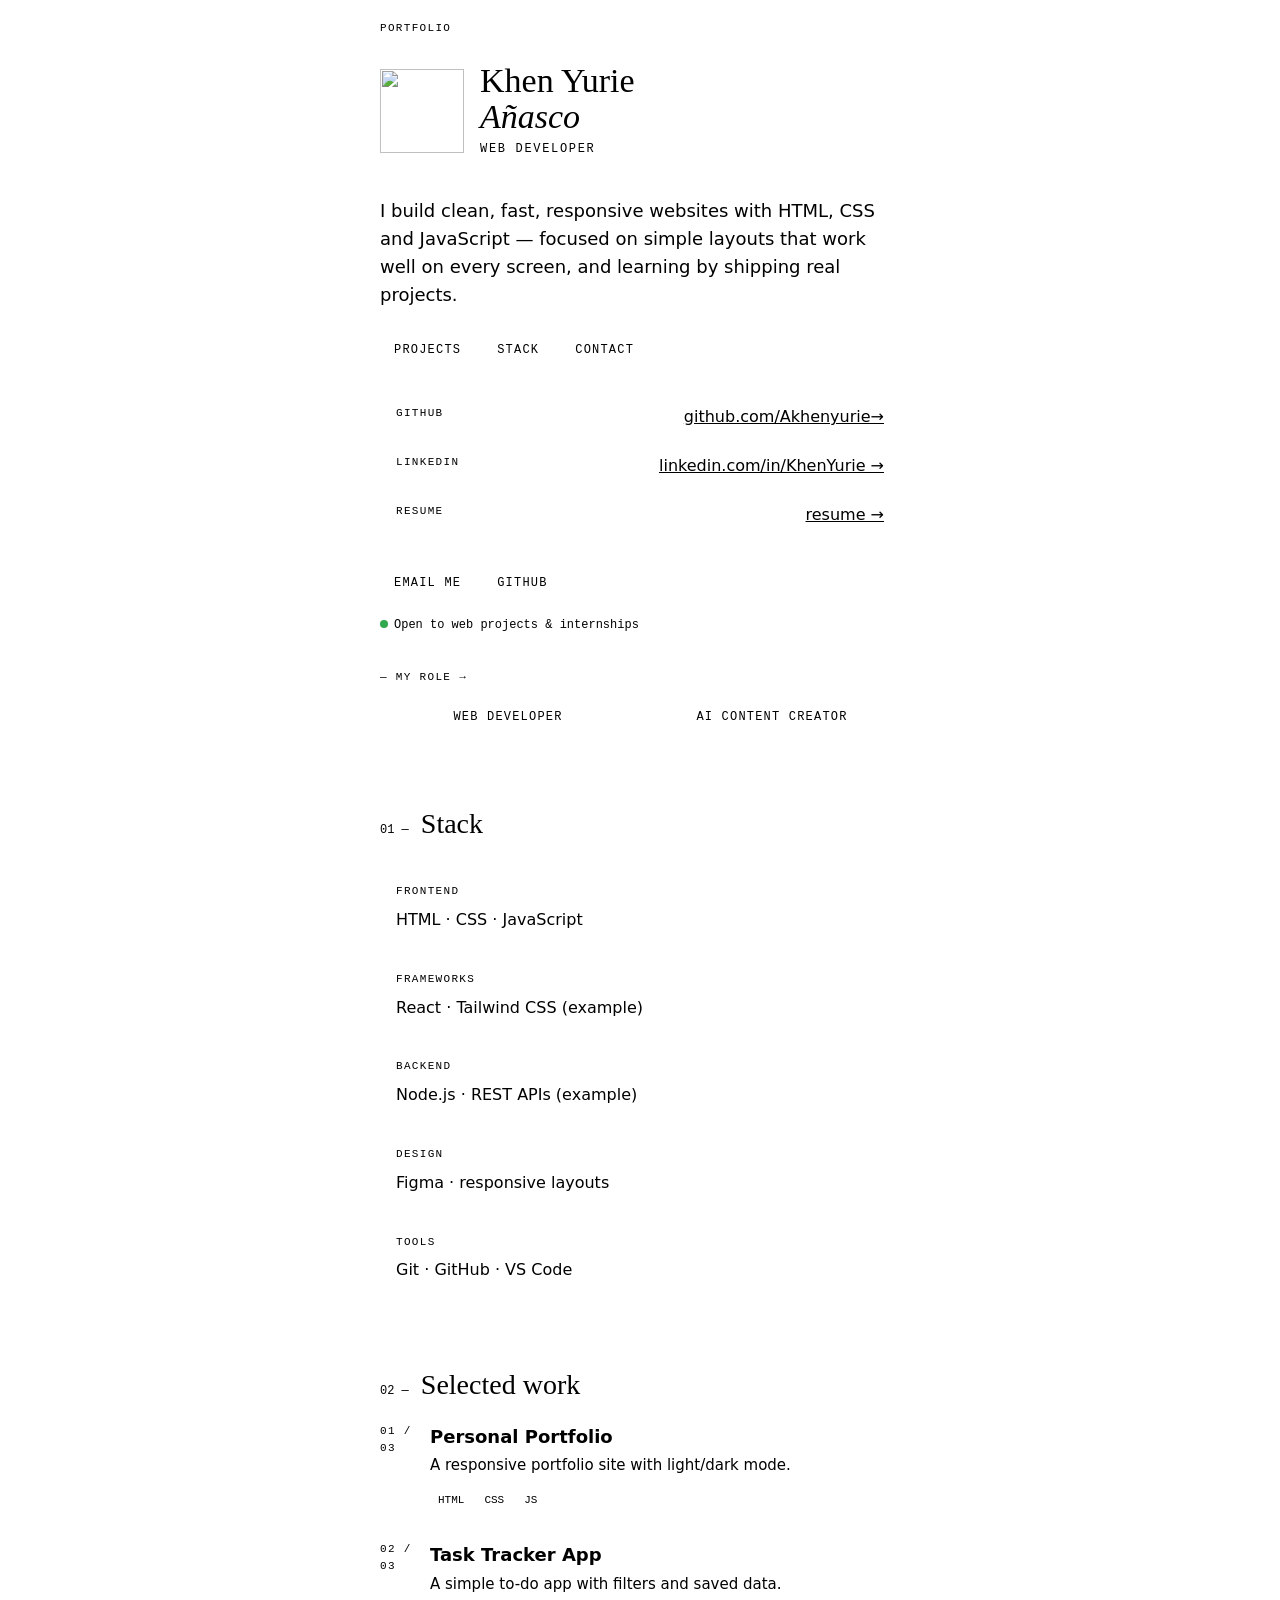
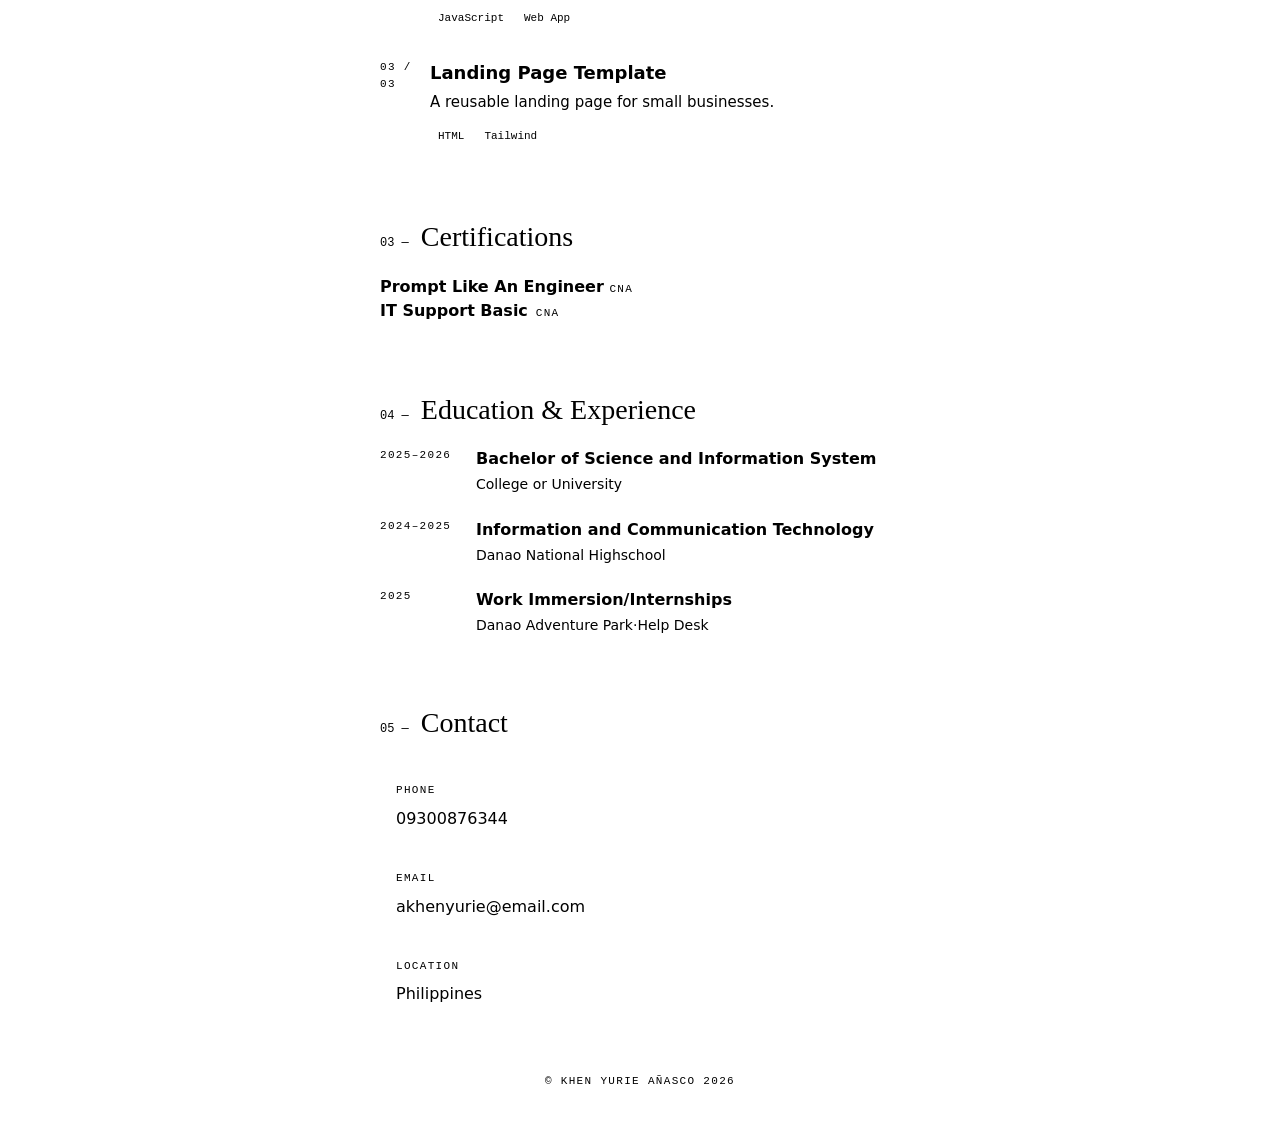
==== index.html @ 1202ef55 "Rename index.HTML to index.html" ====
<!DOCTYPE html>
<html lang="en">
<head>
<meta charset="utf-8">
<meta name="viewport" content="width=device-width, initial-scale=1, viewport-fit=cover">
<title>Khen Yurie Añasco — Portfolio</title>
<style>

    a {
      text-decoration: none;
    }
<link href="https://fonts.googleapis.com/css2?family=Newsreader:ital,wght@0,500;1,500&family=JetBrains+Mono:wght@400;500&family=Inter:wght@400;500;600&display=swap" rel="stylesheet">
<style>
:root{--bg:#f4f1ec;--fg:#1a1a1a;--mut:#6b6760;--line:#1a1a1a;--acc:#d9531e;--card:#fbf9f5}
@media (prefers-color-scheme:dark){:root{--bg:#151412;--fg:#f1ede6;--mut:#9a958c;--line:#f1ede6;--card:#1d1b19}}
html{scroll-behavior:smooth}
*{box-sizing:border-box}
body{margin:0;background:var(--bg);color:var(--fg);font-family:Inter,system-ui,sans-serif;line-height:1.55}
.wrap{max-width:560px;margin:0 auto;padding:20px 20px 60px}
.mono{font-family:'JetBrains Mono',ui-monospace,monospace;text-transform:uppercase;letter-spacing:.12em;font-size:11px;color:var(--mut)}
.head{display:flex;gap:16px;align-items:center;border-top:2px solid var(--line);padding-top:16px;margin-top:10px}
.avatar{width:84px;height:84px;flex:none;border:2px solid var(--line);background:var(--card);display:grid;place-items:center;font-family:Newsreader,Georgia,serif;font-size:34px;font-style:italic;color:var(--acc)}
h1{font-family:Newsreader,Georgia,serif;font-weight:500;font-size:34px;line-height:1.05;margin:0}
h1 i{display:block}
.sub{margin-top:6px;color:var(--acc);letter-spacing:.14em;text-transform:uppercase;font-size:12px;font-family:'JetBrains Mono',monospace}
.lead{font-size:18px;margin:22px 0;padding-top:16px;border-top:1px solid var(--line)}
.btn{display:inline-block;font-family:'JetBrains Mono',monospace;text-transform:uppercase;letter-spacing:.1em;font-size:12px;padding:10px 14px;border:1.5px solid var(--line);background:transparent;color:var(--fg);text-decoration:none;cursor:pointer}
.btn.dark,.btn.on{background:var(--fg);color:var(--bg)}
.row{display:flex;gap:8px;flex-wrap:wrap}
.links{border:2px solid var(--line);padding:6px 16px;margin:18px 0}
.links a{display:flex;justify-content:space-between;gap:10px;padding:12px 0;color:var(--fg);text-decoration:none;border-bottom:1px solid var(--mut)}
.links a:last-child{border:0}
.links span:last-child{text-decoration:underline;word-break:break-all;text-align:right}
.status{margin-top:14px;font-family:'JetBrains Mono',monospace;font-size:12px;color:var(--mut)}
.dot{display:inline-block;width:8px;height:8px;border-radius:50%;background:#2fa84f;margin-right:6px}
.role{margin-top:34px}
.role .row{margin-top:10px}
.role .btn{flex:1;text-align:center;padding:14px 10px}
section{margin-top:44px;padding-top:20px;border-top:1px solid var(--line)}
h2{font-family:Newsreader,Georgia,serif;font-weight:500;font-size:28px;margin:0 0 16px;display:flex;align-items:baseline;gap:12px}
h2 small{font-family:'JetBrains Mono',monospace;font-size:12px;color:var(--acc)}
.box{border:2px solid var(--line);background:var(--card)}
.box>div{padding:16px;border-bottom:1px solid var(--mut)}
.box>div:last-child{border:0}
.box .v{margin-top:6px}
.proj{display:grid;grid-template-columns:44px 1fr;gap:6px;margin-bottom:26px}
.proj h3{margin:0 0 4px;font-size:18px}
.proj p{margin:0 0 8px;color:var(--mut);font-size:15px}
.tag{display:inline-block;font-family:'JetBrains Mono',monospace;font-size:11px;border:1px solid var(--mut);padding:2px 8px;margin:0 4px 4px 0;background:var(--card)}
.cert{padding:12px 0;border-bottom:1px solid var(--mut)}
.cert b{display:block;font-weight:600}
.edu{display:grid;grid-template-columns:84px 1fr;gap:12px;margin-bottom:22px}
.edu h3{margin:0;font-size:16px}
.edu p{margin:2px 0 0;color:var(--mut);font-size:14px}
.ph{color:var(--acc)}
footer{margin-top:50px;text-align:center}
</style>
</head>
<body>
<div class="wrap">
  <div class="mono">Portfolio</div>
  <div class="head">
   <img class="avatar" src="https://i.imgur.com/RGBKaGX.jpeg">

    <div>
      <h1>Khen Yurie <i>Añasco</i></h1>
      <div class="sub" id="sub"></div>
    </div>
  </div>
  <p class="lead" id="lead"></p>

  <div class="row">
    <a class="btn" href="#work">Projects</a>
    <a class="btn" href="#stack">Stack</a>
    <a class="btn" href="#contact">Contact</a>
  </div>

  <div class="links">
    <a href="#"><span class="mono">GitHub</span><span>github.com/Akhenyurie→</span></a>
    <a href="#"><span class="mono">LinkedIn</span><span>linkedin.com/in/KhenYurie →</span></a>
    <a href="resume.html"><span class="mono">Resume</span><span>resume →</span></a>

  </div>
  <div class="row">
    <a class="btn dark" href="mailto:akhenyurie@gnail.com">Email me</a>
    <a class="btn" href="#">GitHub</a>
  </div>
  <div class="status"><span class="dot"></span><span id="status"></span></div>

  <div class="role">
    <div class="mono">— My role →</div>
    <div class="row" id="roles"></div>
  </div>

  <section id="stack">
    <h2><small>01 —</small>Stack</h2>
    <div class="box" id="stackBox"></div>
  </section>

  <section id="work">
    <h2><small>02 —</small>Selected work</h2>
    <div id="workList"></div>
  </section>

  <section>
    <h2><small>03 —</small>Certifications</h2>
    <div class="https://www.credly.com/badges/3e01bb47-517f-416a-b5fe-d79a8c528a81/public_url"><b>Prompt Like An Engineer <span class="ph"></span></b><span class="mono">CNA</span></div>
    <div class="https://www.credly.com/badges/30362664-2323-4130-a894-5f66659befa6/public_url
"><b>IT Support Basic<span class="ph"></span></b><span class="mono"> CNA</span></div>
    
  <section>
    <h2><small>04 —</small>Education &amp; Experience</h2>
    <div class="edu"><span class="mono">2025–2026</span><div><h3>Bachelor of Science and Information System <span class="ph"></span></h3><p>College or University</p></div></div>
    <div class="edu"><span class="mono">2024–2025</span><div><h3> Information and Communication Technology <span class="ph"></span></h3><p>Danao National Highschool</p></div></div>
    <div class="edu"><span class="mono">2025</span><div><h3>Work Immersion/Internships <span class="ph"></span></h3><p>Danao Adventure Park·Help Desk </p></div></div>
  </section>

  <section id="contact">
    <h2><small>05 —</small>Contact</h2>
    <div class="box">
      <div><span class="mono">Phone</span><div class="v ph">09300876344</div></div>
      <div><span class="mono">Email</span><div class="v"><a href="mailto:akhenyurie@email.com" style="color:inherit">akhenyurie@email.com</a></div></div>
      <div><span class="mono">Location</span><div class="v">Philippines</div></div>
    </div>
  </section>

  <footer class="mono">© Khen Yurie Añasco 2026</footer>
</div>

<script>
const R={
 "Web Developer":{
  sub:"Web Developer",
  lead:"I build clean, fast, responsive websites with HTML, CSS and JavaScript — focused on simple layouts that work well on every screen, and learning by shipping real projects.",
  status:"Open to web projects & internships",
  stack:[["Frontend","HTML · CSS · JavaScript"],["Frameworks","React · Tailwind CSS (example)"],["Backend","Node.js · REST APIs (example)"],["Design","Figma · responsive layouts"],["Tools","Git · GitHub · VS Code"]],
  work:[["Personal Portfolio","A responsive portfolio site with light/dark mode.",["HTML","CSS","JS"]],["Task Tracker App","A simple to-do app with filters and saved data.",["JavaScript","Web App"]],["Landing Page Template","A reusable landing page for small businesses.",["HTML","Tailwind"]]]},
 "AI Content Creator":{
  sub:"AI Content Creator",
  lead:"I turn AI tools into repeatable content workflows — prompt systems, AI-assisted visuals, voiceovers and copy that reads human and ships on schedule.",
  status:"Open to AI content & automation work",
  stack:[["Prompting","Prompt engineering · system prompts"],["Content & Copy","AI-assisted writing · captions"],["Visual","AI image generation · thumbnails"],["Audio & Voice","Text-to-speech · voiceover"],["Tools","ChatGPT · Claude · Midjourney · CapCut"]],
  work:[["Prompt Library","Reusable prompts for writing, images and ideas.",["Prompting","Templates"]],["AI Content Pipeline","Topic → draft, captions and image prompts in one pass.",["Workflow","LLM"]],["AI Voiceover Reels","Short videos with AI voice, visuals and captions.",["Voiceover","Reels"]]]}
};
const $=id=>document.getElementById(id);
const rolesEl=$('roles');
function show(name){
  const d=R[name];
  $('sub').textContent=d.sub;$('lead').textContent=d.lead;$('status').textContent=d.status;
  $('stackBox').innerHTML=d.stack.map(s=>`<div><span class="mono">${s[0]}</span><div class="v">${s[1]}</div></div>`).join('');
  $('workList').innerHTML=d.work.map((w,i)=>`<div class="proj"><span class="mono">0${i+1} /<br>0${d.work.length}</span><div><h3>${w[0]}</h3><p>${w[1]}</p>${w[2].map(t=>`<span class="tag">${t}</span>`).join('')}</div></div>`).join('');
  [...rolesEl.children].forEach(b=>b.classList.toggle('on',b.textContent===name));
}
Object.keys(R).forEach(n=>{const b=document.createElement('button');b.className='btn';b.textContent=n;b.onclick=()=>show(n);rolesEl.appendChild(b)});
show("Web Developer");
</script>
</body>
</html
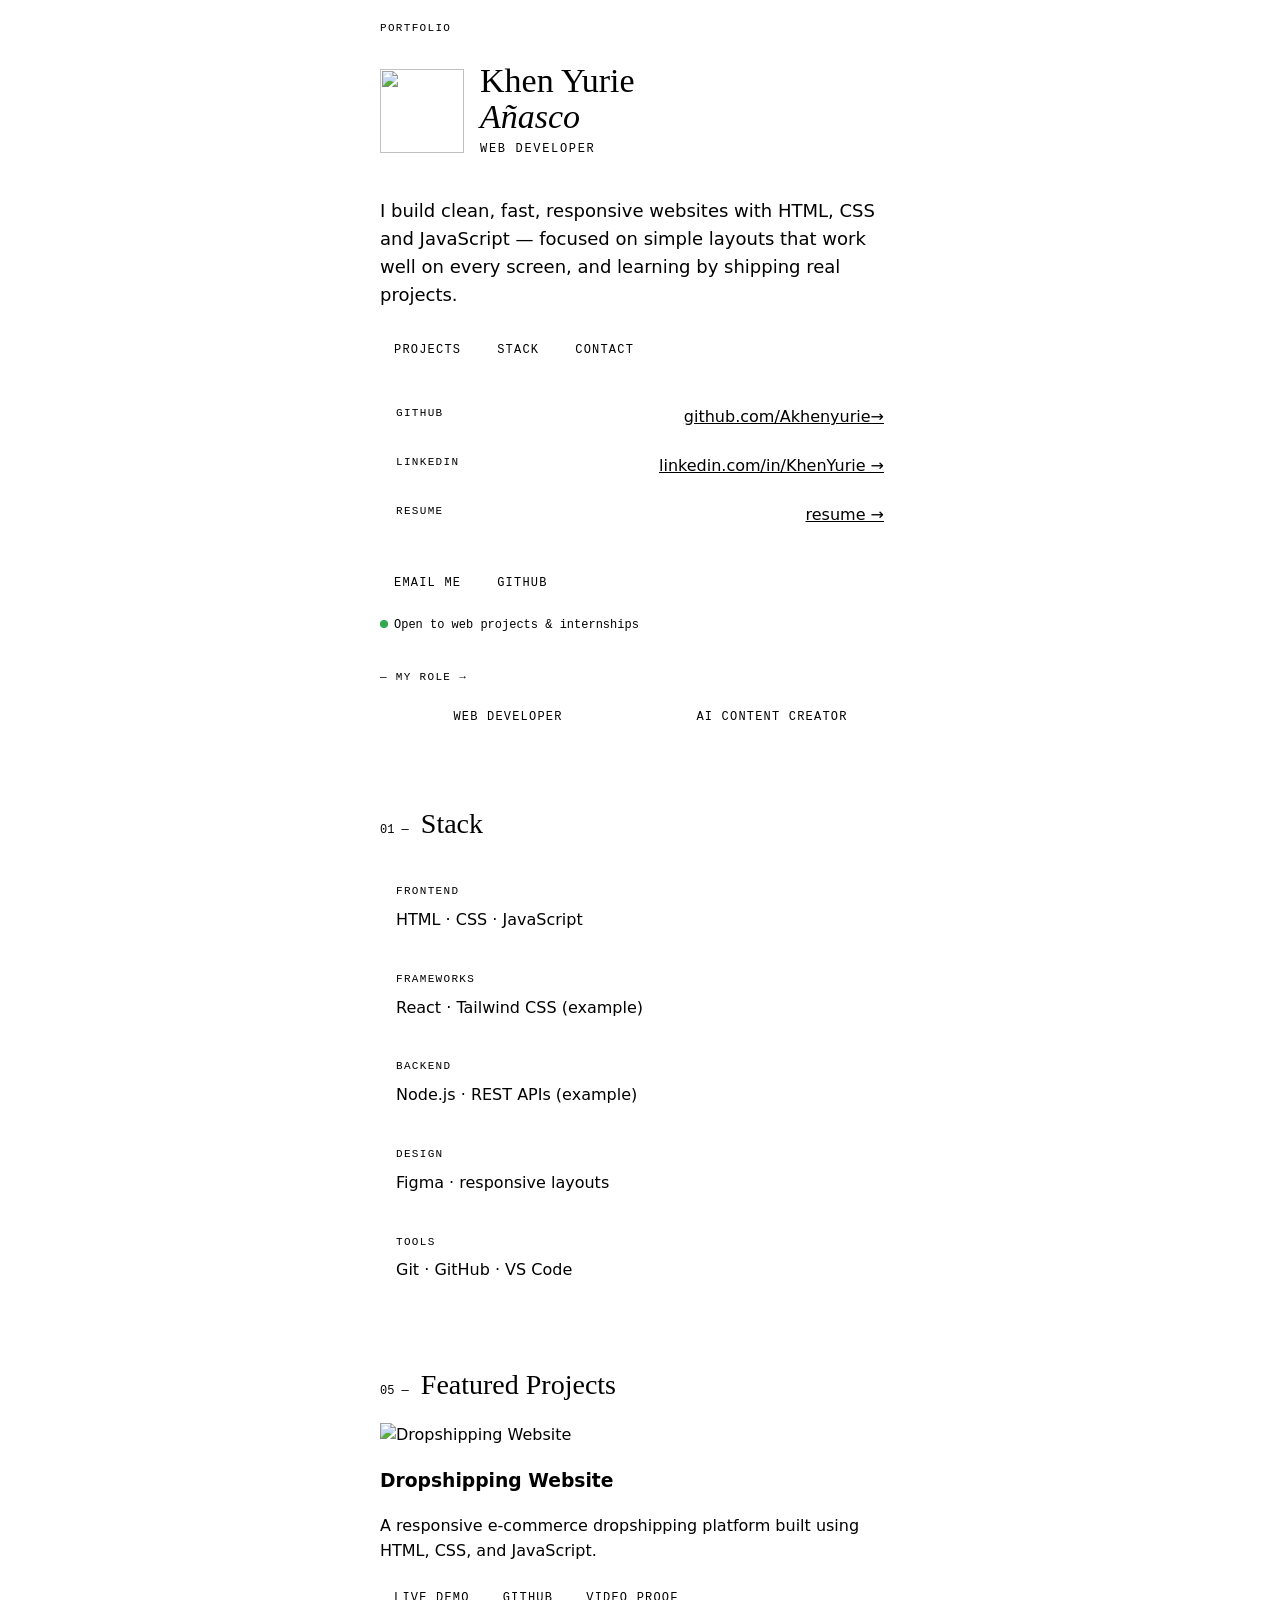
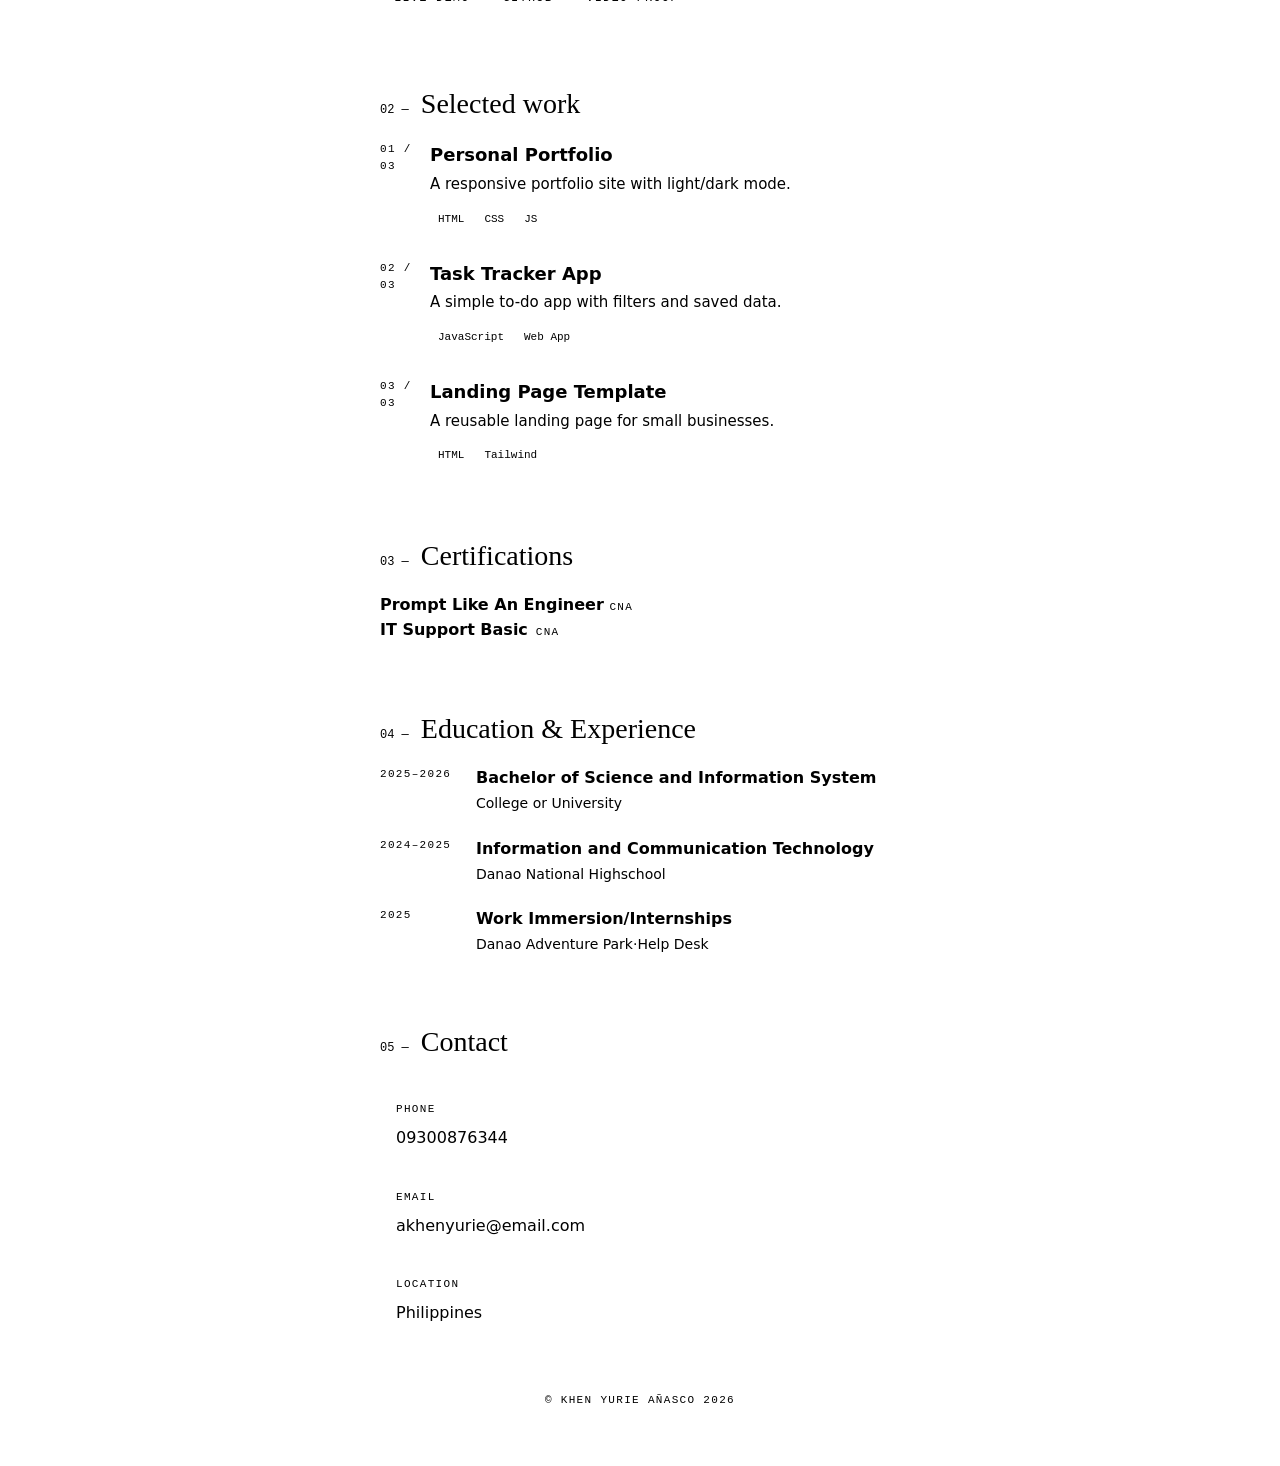
==== commit 3da36030: "Refactor index.html structure and content" ====
--- a/index.html
+++ b/index.html
@@ -96,7 +96,38 @@
     <h2><small>01 —</small>Stack</h2>
     <div class="box" id="stackBox"></div>
   </section>
+<section id="projects">
+  <h2><small>05 —</small> Featured Projects</h2>
 
+  <div class="project-card">
+
+    <img src="images/dropship.png" alt="Dropshipping Website">
+
+    <div class="project-info">
+      <h3>Dropshipping Website</h3>
+
+      <p>
+        A responsive e-commerce dropshipping platform built using
+        HTML, CSS, and JavaScript.
+      </p>
+
+      <div class="project-links">
+        <a class="btn dark" href="https://my-dropshipzone.vercel.app/#product" target="_blank">
+          Live Demo
+        </a>
+
+        <a class="btn" href="https://github.com/Akhenyurie/dropship-project" target="_blank">
+          GitHub
+        </a>
+
+        <a class="btn" href="https://youtube.com/your-video-link" target="_blank">
+          Video Proof
+        </a>
+      </div>
+    </div>
+
+  </div>
+</section>
   <section id="work">
     <h2><small>02 —</small>Selected work</h2>
     <div id="workList"></div>
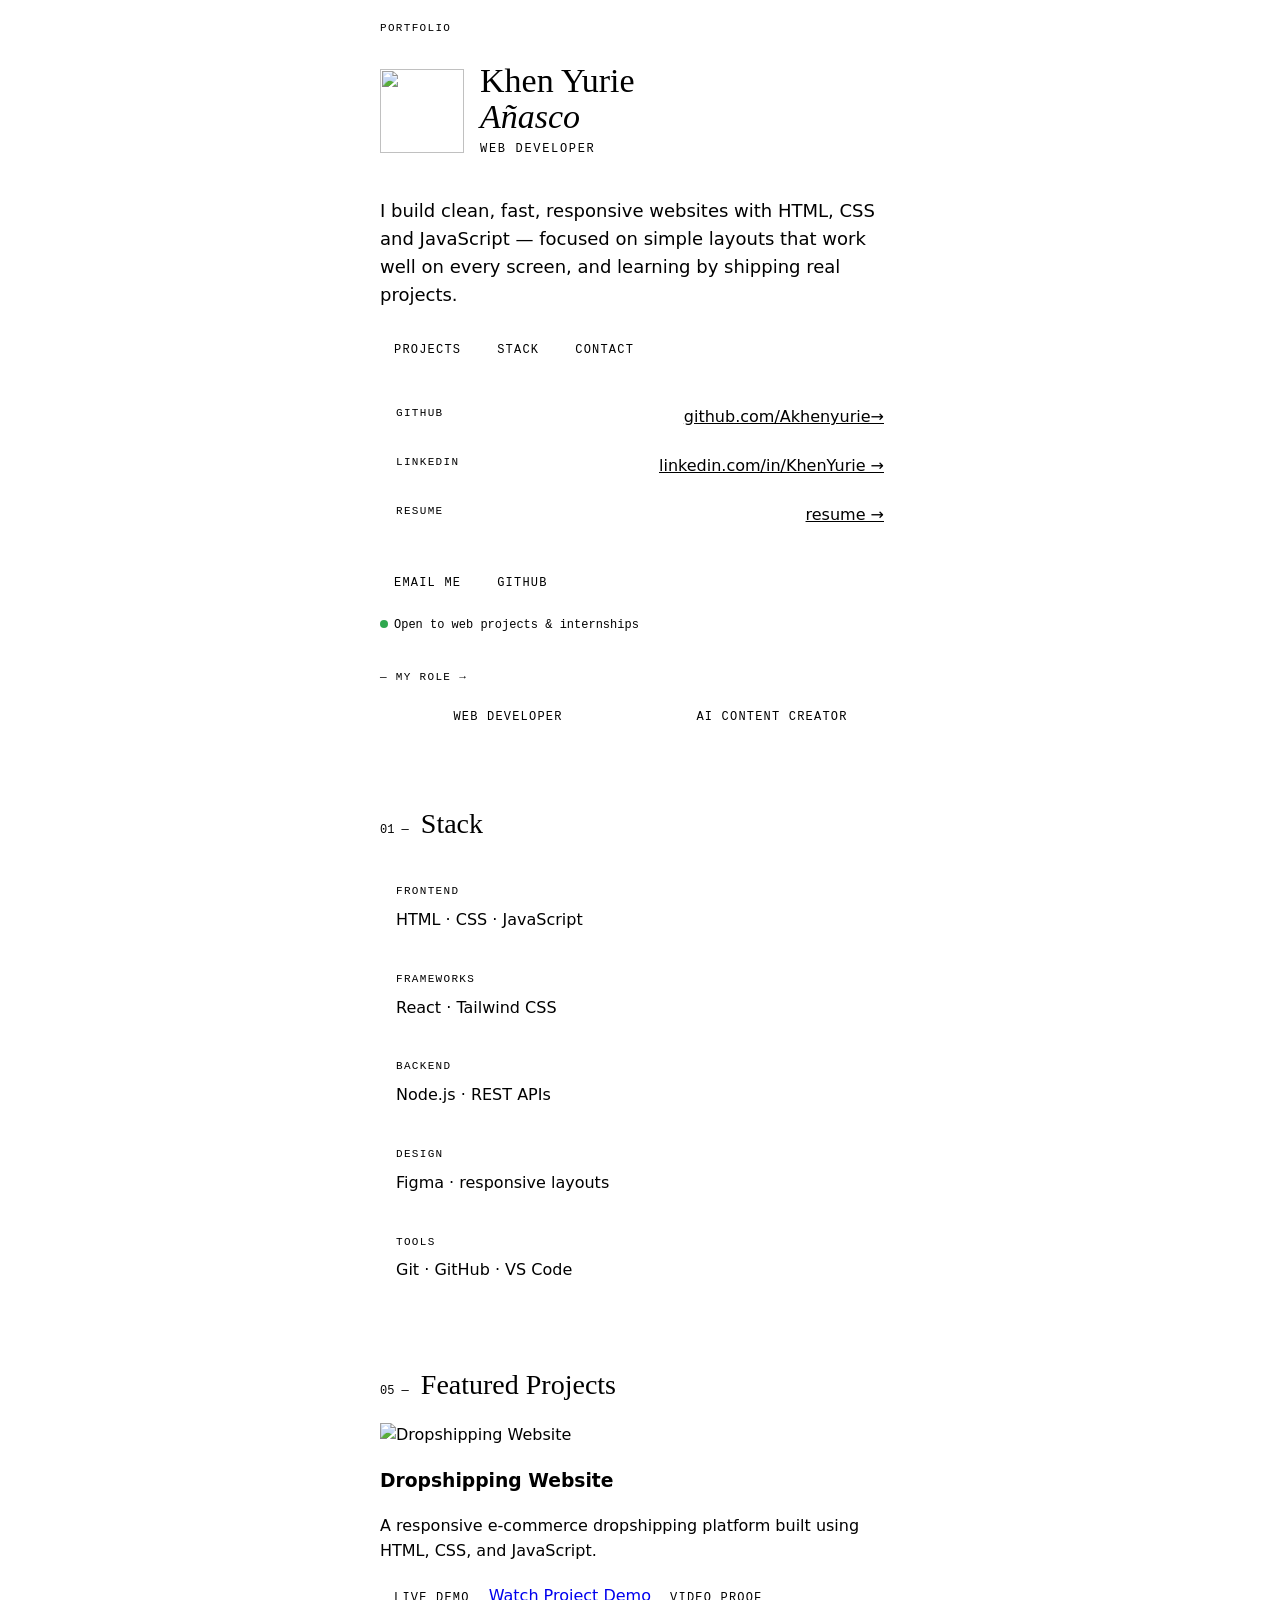
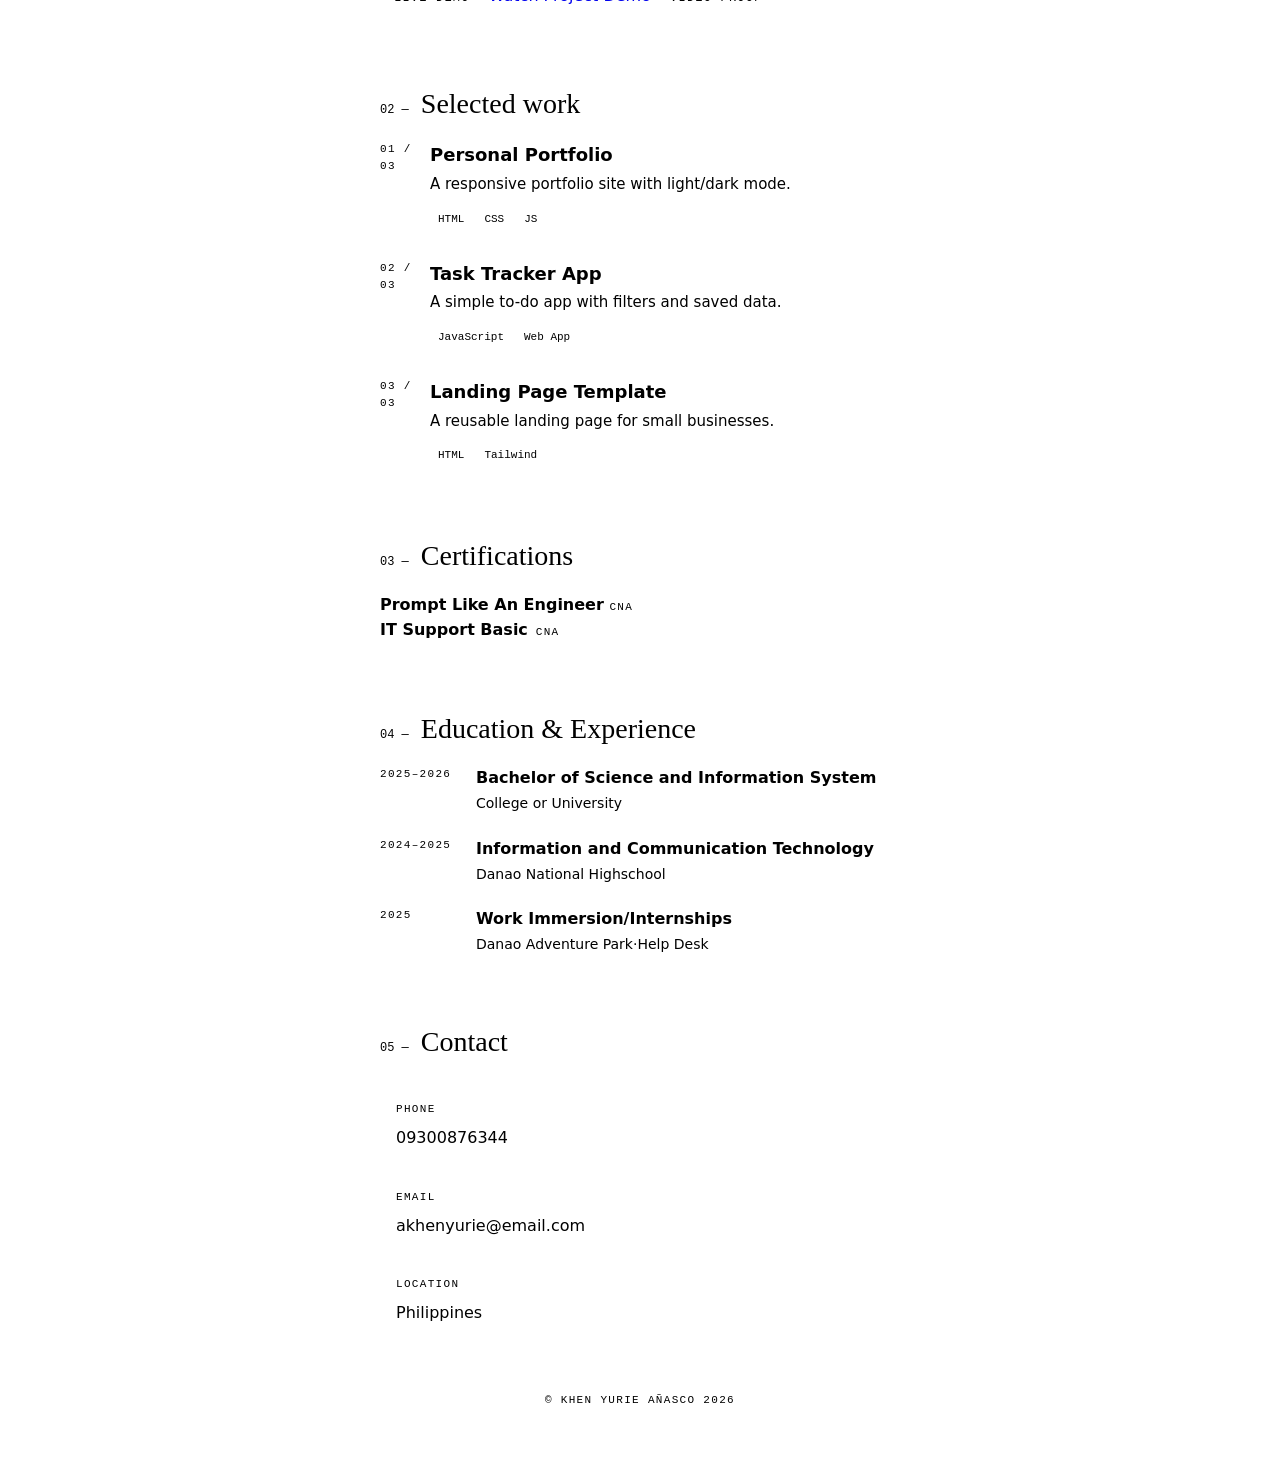
==== commit cb6edef4: "Update index.html" ====
--- a/index.html
+++ b/index.html
@@ -116,11 +116,12 @@
           Live Demo
         </a>
 
-        <a class="btn" href="https://github.com/Akhenyurie/dropship-project" target="_blank">
-          GitHub
+       <a href="videos/dropship-demo.mp4" target="_blank">
+   Watch Project Demo
+</a>
         </a>
 
-        <a class="btn" href="https://youtube.com/your-video-link" target="_blank">
+        <a class="btn" href="" target="_blank">
           Video Proof
         </a>
       </div>
@@ -164,7 +165,7 @@
   sub:"Web Developer",
   lead:"I build clean, fast, responsive websites with HTML, CSS and JavaScript — focused on simple layouts that work well on every screen, and learning by shipping real projects.",
   status:"Open to web projects & internships",
-  stack:[["Frontend","HTML · CSS · JavaScript"],["Frameworks","React · Tailwind CSS (example)"],["Backend","Node.js · REST APIs (example)"],["Design","Figma · responsive layouts"],["Tools","Git · GitHub · VS Code"]],
+  stack:[["Frontend","HTML · CSS · JavaScript"],["Frameworks","React · Tailwind CSS "],["Backend","Node.js · REST APIs "],["Design","Figma · responsive layouts"],["Tools","Git · GitHub · VS Code"]],
   work:[["Personal Portfolio","A responsive portfolio site with light/dark mode.",["HTML","CSS","JS"]],["Task Tracker App","A simple to-do app with filters and saved data.",["JavaScript","Web App"]],["Landing Page Template","A reusable landing page for small businesses.",["HTML","Tailwind"]]]},
  "AI Content Creator":{
   sub:"AI Content Creator",
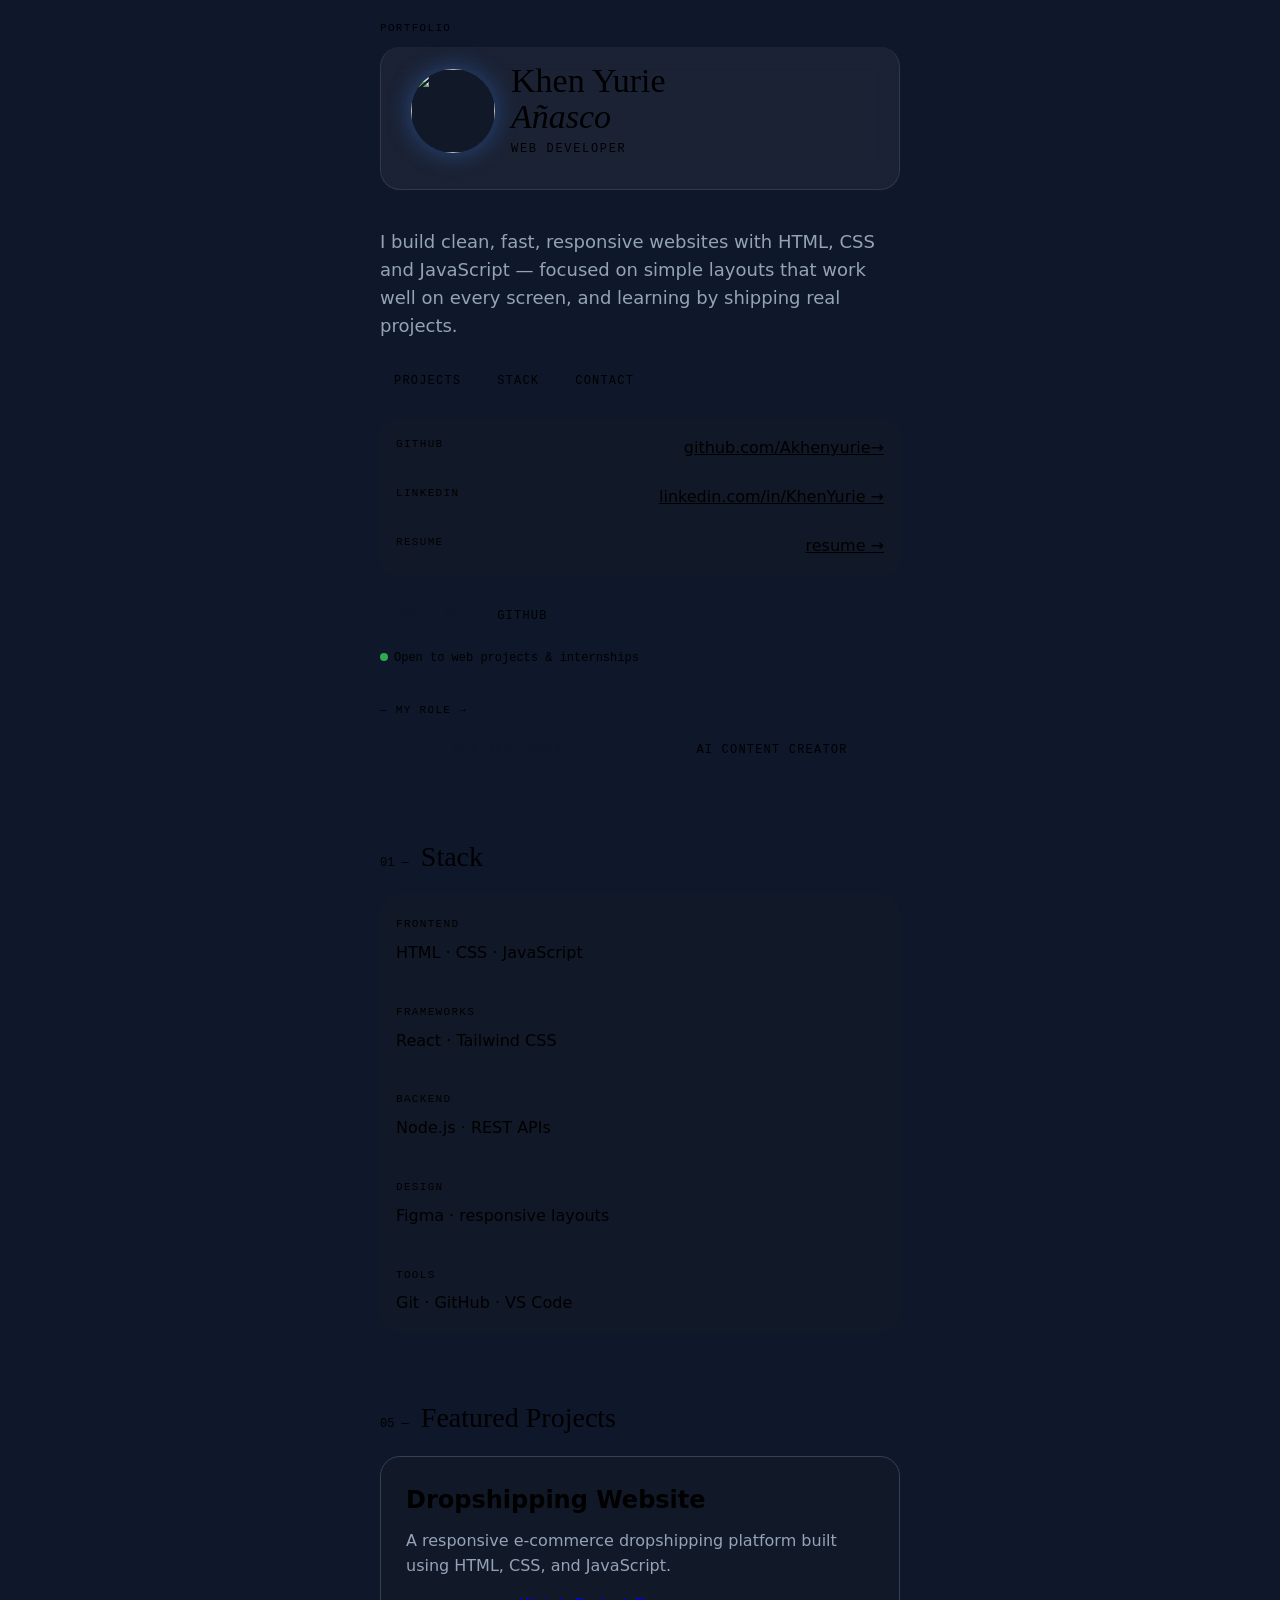
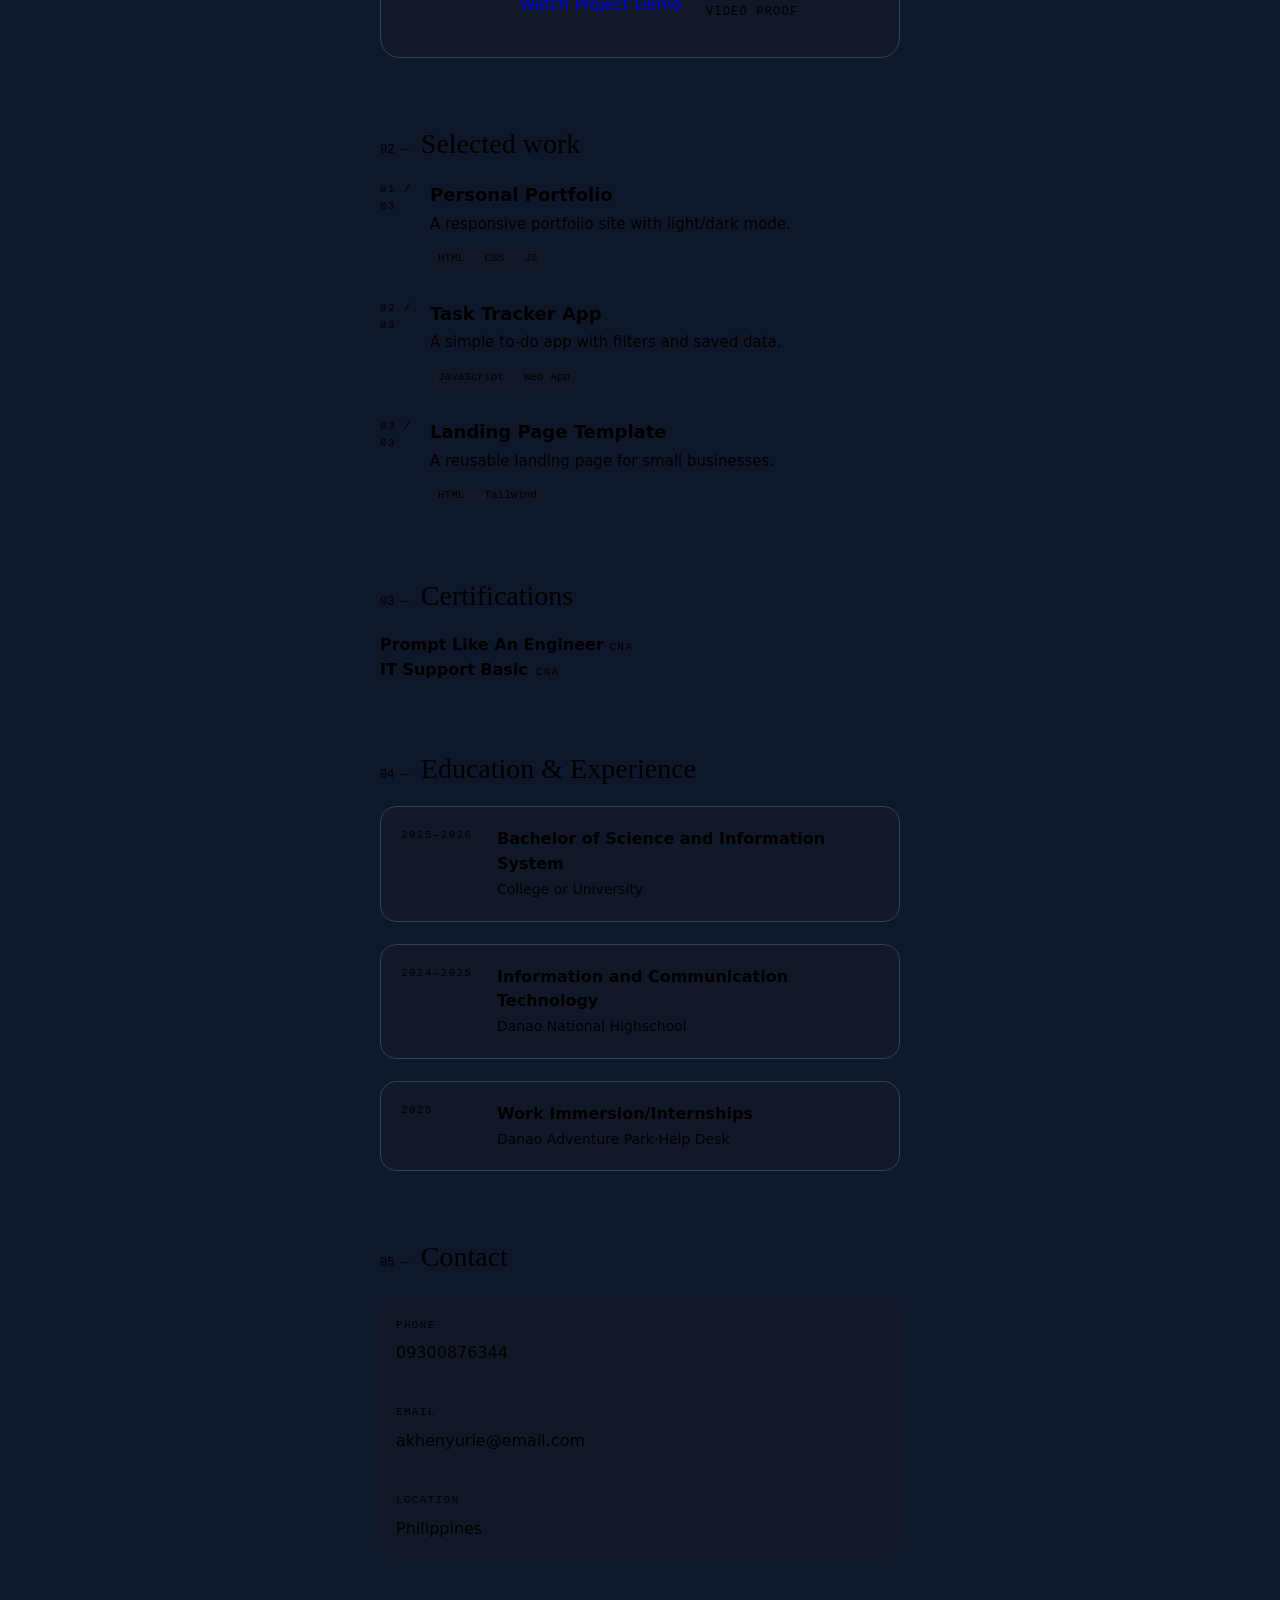
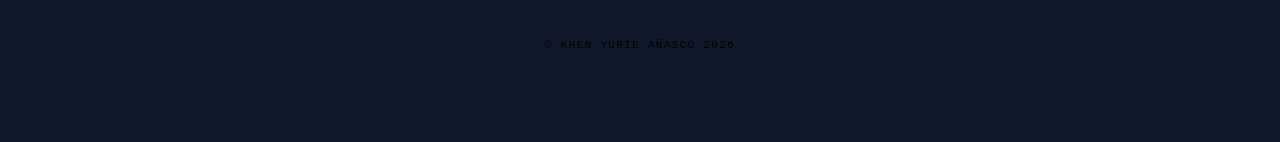
==== commit 0b5f434a: "Add files via upload" ====
--- a/index.html
+++ b/index.html
@@ -1,6 +1,8 @@
 <!DOCTYPE html>
 <html lang="en">
 <head>
+    
+    <link rel="stylesheet" href="style.css">
 <meta charset="utf-8">
 <meta name="viewport" content="width=device-width, initial-scale=1, viewport-fit=cover">
 <title>Khen Yurie Añasco — Portfolio</title>
@@ -101,7 +103,7 @@
 
   <div class="project-card">
 
-    <img src="images/dropship.png" alt="Dropshipping Website">
+
 
     <div class="project-info">
       <h3>Dropshipping Website</h3>
@@ -116,7 +118,7 @@
           Live Demo
         </a>
 
-       <a href="videos/dropship-demo.mp4" target="_blank">
+       <a href="c:\Users\sheno\AppData\Local\Packages\Microsoft.ScreenSketch_8wekyb3d8bbwe\TempState\Recordings\20261024-1500-50.0640121.mp4" target="_blank">
    Watch Project Demo
 </a>
         </a>
@@ -187,4 +189,4 @@
 show("Web Developer");
 </script>
 </body>
-</html
+</html
--- a/style.css
+++ b/style.css
@@ -0,0 +1,226 @@
+:root{
+    --bg:#0f172a;
+    --card:#111827;
+    --card-hover:#1f2937;
+    --text:#f8fafc;
+    --muted:#94a3b8;
+    --accent:#3b82f6;
+    --border:#334155;
+}
+
+*{
+    margin:0;
+    padding:0;
+    box-sizing:border-box;
+}
+
+html{
+    scroll-behavior:smooth;
+}
+
+body{
+    background:linear-gradient(135deg,#0f172a,#020617);
+    color:var(--text);
+    font-family:'Inter',sans-serif;
+    line-height:1.7;
+}
+
+.wrap{
+    max-width:1100px;
+    margin:auto;
+    padding:40px 20px;
+}
+
+.head{
+    display:flex;
+    align-items:center;
+    gap:25px;
+    padding:30px;
+    border-radius:20px;
+    background:rgba(255,255,255,.05);
+    backdrop-filter:blur(12px);
+    border:1px solid rgba(255,255,255,.1);
+}
+
+.avatar{
+    width:120px;
+    height:120px;
+    border-radius:50%;
+    object-fit:cover;
+    border:4px solid var(--accent);
+    box-shadow:0 0 25px rgba(59,130,246,.4);
+}
+
+h1{
+    font-size:3rem;
+    font-weight:700;
+}
+
+.sub{
+    margin-top:10px;
+    color:var(--accent);
+    letter-spacing:2px;
+    text-transform:uppercase;
+}
+
+.lead{
+    margin-top:30px;
+    font-size:1.1rem;
+    color:var(--muted);
+}
+
+.row{
+    display:flex;
+    flex-wrap:wrap;
+    gap:12px;
+    margin-top:20px;
+}
+
+.btn{
+    text-decoration:none;
+    color:white;
+    background:transparent;
+    border:1px solid var(--border);
+    padding:12px 20px;
+    border-radius:12px;
+    transition:.3s;
+}
+
+.btn:hover{
+    transform:translateY(-3px);
+    background:var(--accent);
+    border-color:var(--accent);
+}
+
+.btn.dark{
+    background:var(--accent);
+}
+
+.links{
+    margin-top:30px;
+    background:var(--card);
+    border-radius:16px;
+    overflow:hidden;
+    border:1px solid var(--border);
+}
+
+.links a{
+    display:flex;
+    justify-content:space-between;
+    padding:18px;
+    color:white;
+    text-decoration:none;
+    border-bottom:1px solid var(--border);
+}
+
+.links a:hover{
+    background:var(--card-hover);
+}
+
+section{
+    margin-top:60px;
+}
+
+h2{
+    font-size:2rem;
+    margin-bottom:20px;
+}
+
+.box{
+    background:var(--card);
+    border-radius:18px;
+    overflow:hidden;
+    border:1px solid var(--border);
+}
+
+.box>div{
+    padding:20px;
+    border-bottom:1px solid var(--border);
+}
+
+.project-card{
+    background:var(--card);
+    border-radius:20px;
+    overflow:hidden;
+    border:1px solid var(--border);
+    transition:.3s;
+}
+
+.project-card:hover{
+    transform:translateY(-8px);
+}
+
+.project-card img{
+    width:100%;
+    display:block;
+}
+
+.project-info{
+    padding:25px;
+}
+
+.project-info h3{
+    font-size:1.5rem;
+    margin-bottom:10px;
+}
+
+.project-info p{
+    color:var(--muted);
+    margin-bottom:15px;
+}
+
+.project-links{
+    display:flex;
+    flex-wrap:wrap;
+    gap:10px;
+}
+
+.edu{
+    background:var(--card);
+    padding:20px;
+    border-radius:16px;
+    margin-bottom:15px;
+    border:1px solid var(--border);
+}
+
+.status{
+    margin-top:15px;
+    color:#22c55e;
+}
+
+footer{
+    margin-top:60px;
+    text-align:center;
+    color:var(--muted);
+    padding:30px 0;
+}
+
+@media(max-width:768px){
+
+    .head{
+        flex-direction:column;
+        text-align:center;
+    }
+
+    h1{
+        font-size:2.2rem;
+    }
+
+    .avatar{
+        width:100px;
+        height:100px;
+    }
+
+    .project-links{
+        flex-direction:column;
+    }
+
+    .btn{
+        width:100%;
+        text-align:center;
+    }body{
+    margin:0;
+    background:#f5f1eb;
+    color:#1a1a1a;
+}
+}
